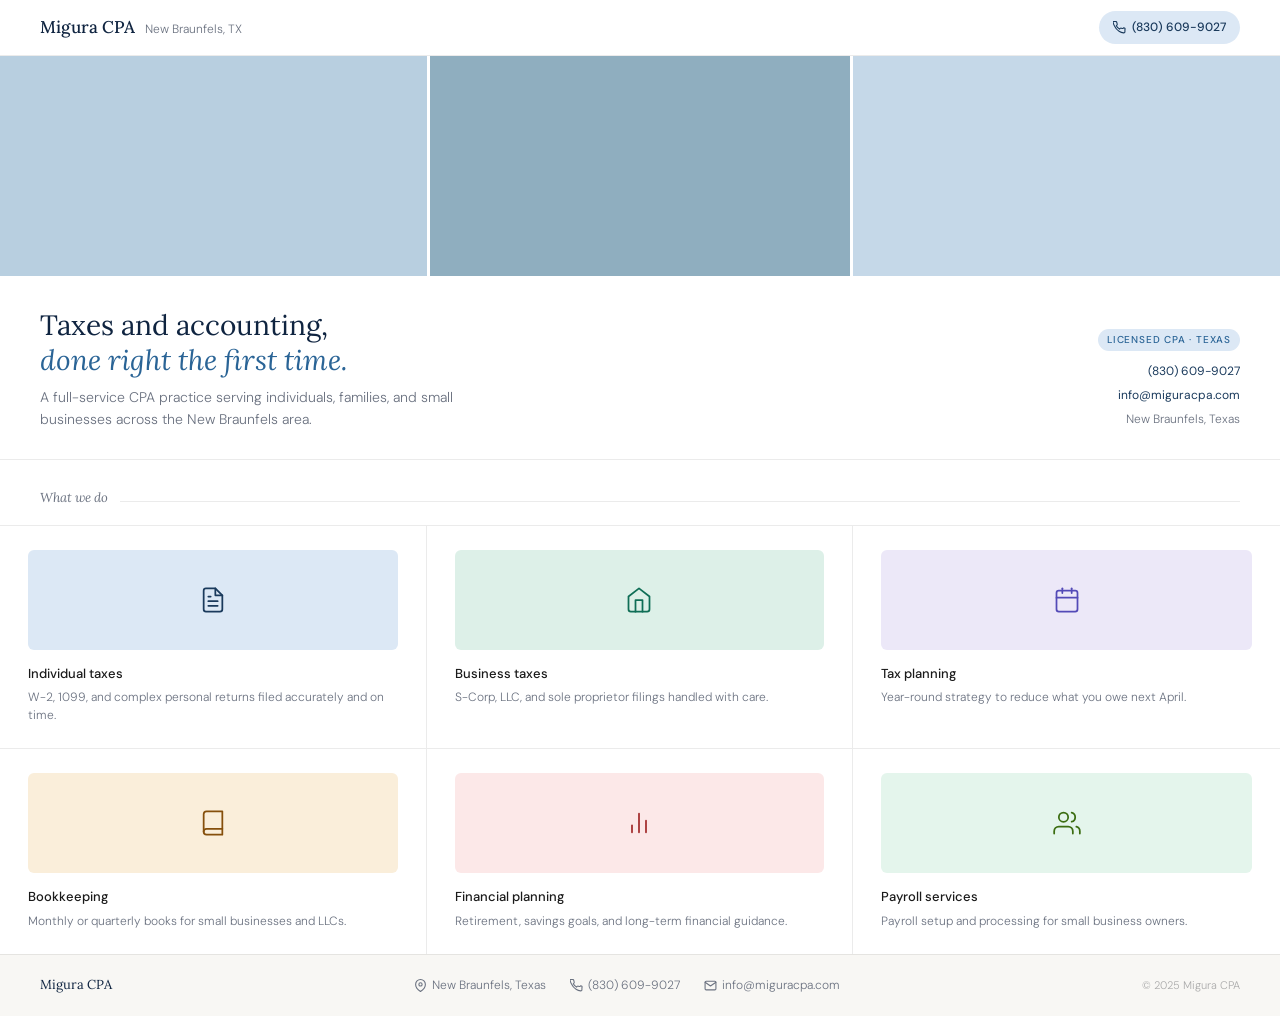
==== index.html @ 84629433 "Initial commit: Migura CPA static site Single-page HTML/CSS site built from the kickoff design. Stic" ====
<!DOCTYPE html>
<html lang="en">
<head>
<meta charset="UTF-8">
<meta name="viewport" content="width=device-width, initial-scale=1.0">
<title>Migura CPA — New Braunfels, TX</title>
<meta name="description" content="Migura CPA — a full-service certified public accounting practice in New Braunfels, Texas. Individual and business taxes, bookkeeping, payroll, and financial planning.">
<link rel="preconnect" href="https://fonts.googleapis.com">
<link rel="preconnect" href="https://fonts.gstatic.com" crossorigin>
<link href="https://fonts.googleapis.com/css2?family=Lora:ital,wght@0,400;0,500;1,400&family=DM+Sans:wght@300;400;500&display=swap" rel="stylesheet">
<link rel="stylesheet" href="css/styles.css">
</head>
<body>

<nav>
  <div class="nav-brand">
    <strong>Migura CPA</strong>
    <span>New Braunfels, TX</span>
  </div>
  <a class="nav-cta" href="tel:8306099027">
    <svg viewBox="0 0 24 24" fill="none" stroke="currentColor" stroke-width="2" stroke-linecap="round" stroke-linejoin="round"><path d="M22 16.92v3a2 2 0 01-2.18 2 19.79 19.79 0 01-8.63-3.07A19.5 19.5 0 013.07 9.8a19.79 19.79 0 01-3.07-8.67A2 2 0 012 .84h3a2 2 0 012 1.72 12.84 12.84 0 00.7 2.81 2 2 0 01-.45 2.11L6.09 8.91a16 16 0 006 6l1.27-1.27a2 2 0 012.11-.45 12.84 12.84 0 002.81.7A2 2 0 0122 15.92z"/></svg>
    (830) 609-9027
  </a>
</nav>

<div class="photo-strip">
  <figure>
    <img
      src="https://images.unsplash.com/photo-1450101499163-c8848c66ca85?w=600&q=80&auto=format&fit=crop"
      alt="Professional reviewing documents"
      onerror="this.style.display='none'; this.parentElement.style.background='#b8cfe0';"
    />
  </figure>
  <figure>
    <img
      src="https://images.unsplash.com/photo-1554224155-6726b3ff858f?w=600&q=80&auto=format&fit=crop"
      alt="Tax and accounting work"
      onerror="this.style.display='none'; this.parentElement.style.background='#8faebf';"
    />
  </figure>
  <figure>
    <img
      src="https://images.unsplash.com/photo-1521791136064-7986c2920216?w=600&q=80&auto=format&fit=crop"
      alt="Business consultation"
      onerror="this.style.display='none'; this.parentElement.style.background='#c5d8e8';"
    />
  </figure>
</div>

<div class="intro">
  <div>
    <h1>Taxes and accounting,<br><em>done right the first time.</em></h1>
    <p class="intro-sub">A full-service CPA practice serving individuals, families, and small businesses across the New Braunfels area.</p>
  </div>
  <div class="intro-contact">
    <span class="cpa-badge">Licensed CPA · Texas</span>
    <p>
      <a href="tel:8306099027">(830) 609-9027</a><br>
      <a href="mailto:info@miguracpa.com">info@miguracpa.com</a><br>
      New Braunfels, Texas
    </p>
  </div>
</div>

<div class="services-header">
  <h2>What we do</h2>
  <hr>
</div>

<div class="services-grid">

  <div class="service-card">
    <img
      class="service-img"
      src="https://images.unsplash.com/photo-1586281380349-632531db7ed4?w=500&q=80&auto=format&fit=crop"
      alt="Individual tax preparation"
      onerror="this.outerHTML='<div class=\'service-img-placeholder\'><svg xmlns=\'http://www.w3.org/2000/svg\' width=\'28\' height=\'28\' viewBox=\'0 0 24 24\' fill=\'none\' stroke=\'currentColor\' stroke-width=\'1.5\' stroke-linecap=\'round\' stroke-linejoin=\'round\'><path d=\'M14 2H6a2 2 0 00-2 2v16a2 2 0 002 2h12a2 2 0 002-2V8z\'/><polyline points=\'14 2 14 8 20 8\'/><line x1=\'16\' y1=\'13\' x2=\'8\' y2=\'13\'/><line x1=\'16\' y1=\'17\' x2=\'8\' y2=\'17\'/><polyline points=\'10 9 9 9 8 9\'/></svg></div>';"
    />
    <p class="service-title">Individual taxes</p>
    <p class="service-sub">W-2, 1099, and complex personal returns filed accurately and on time.</p>
  </div>

  <div class="service-card">
    <img
      class="service-img"
      src="https://images.unsplash.com/photo-1460925895917-afdab827c52f?w=500&q=80&auto=format&fit=crop"
      alt="Business tax filing"
      onerror="this.outerHTML='<div class=\'service-img-placeholder\'><svg xmlns=\'http://www.w3.org/2000/svg\' width=\'28\' height=\'28\' viewBox=\'0 0 24 24\' fill=\'none\' stroke=\'currentColor\' stroke-width=\'1.5\' stroke-linecap=\'round\' stroke-linejoin=\'round\'><path d=\'M3 9l9-7 9 7v11a2 2 0 01-2 2H5a2 2 0 01-2-2z\'/><polyline points=\'9 22 9 12 15 12 15 22\'/></svg></div>';"
    />
    <p class="service-title">Business taxes</p>
    <p class="service-sub">S-Corp, LLC, and sole proprietor filings handled with care.</p>
  </div>

  <div class="service-card">
    <img
      class="service-img"
      src="https://images.unsplash.com/photo-1611974789855-9c2a0a7236a3?w=500&q=80&auto=format&fit=crop"
      alt="Tax planning strategy"
      onerror="this.outerHTML='<div class=\'service-img-placeholder\'><svg xmlns=\'http://www.w3.org/2000/svg\' width=\'28\' height=\'28\' viewBox=\'0 0 24 24\' fill=\'none\' stroke=\'currentColor\' stroke-width=\'1.5\' stroke-linecap=\'round\' stroke-linejoin=\'round\'><rect x=\'3\' y=\'4\' width=\'18\' height=\'18\' rx=\'2\' ry=\'2\'/><line x1=\'16\' y1=\'2\' x2=\'16\' y2=\'6\'/><line x1=\'8\' y1=\'2\' x2=\'8\' y2=\'6\'/><line x1=\'3\' y1=\'10\' x2=\'21\' y2=\'10\'/></svg></div>';"
    />
    <p class="service-title">Tax planning</p>
    <p class="service-sub">Year-round strategy to reduce what you owe next April.</p>
  </div>

  <div class="service-card">
    <img
      class="service-img"
      src="https://images.unsplash.com/photo-1554224154-26032ffc0d07?w=500&q=80&auto=format&fit=crop"
      alt="Bookkeeping services"
      onerror="this.outerHTML='<div class=\'service-img-placeholder\'><svg xmlns=\'http://www.w3.org/2000/svg\' width=\'28\' height=\'28\' viewBox=\'0 0 24 24\' fill=\'none\' stroke=\'currentColor\' stroke-width=\'1.5\' stroke-linecap=\'round\' stroke-linejoin=\'round\'><path d=\'M4 19.5A2.5 2.5 0 016.5 17H20\'/><path d=\'M6.5 2H20v20H6.5A2.5 2.5 0 014 19.5v-15A2.5 2.5 0 016.5 2z\'/></svg></div>';"
    />
    <p class="service-title">Bookkeeping</p>
    <p class="service-sub">Monthly or quarterly books for small businesses and LLCs.</p>
  </div>

  <div class="service-card">
    <img
      class="service-img"
      src="https://images.unsplash.com/photo-1579621970563-ebec7560ff3e?w=500&q=80&auto=format&fit=crop"
      alt="Financial planning"
      onerror="this.outerHTML='<div class=\'service-img-placeholder\'><svg xmlns=\'http://www.w3.org/2000/svg\' width=\'28\' height=\'28\' viewBox=\'0 0 24 24\' fill=\'none\' stroke=\'currentColor\' stroke-width=\'1.5\' stroke-linecap=\'round\' stroke-linejoin=\'round\'><line x1=\'18\' y1=\'20\' x2=\'18\' y2=\'10\'/><line x1=\'12\' y1=\'20\' x2=\'12\' y2=\'4\'/><line x1=\'6\' y1=\'20\' x2=\'6\' y2=\'14\'/></svg></div>';"
    />
    <p class="service-title">Financial planning</p>
    <p class="service-sub">Retirement, savings goals, and long-term financial guidance.</p>
  </div>

  <div class="service-card">
    <img
      class="service-img"
      src="https://images.unsplash.com/photo-1521791136064-7986c2920216?w=500&q=80&auto=format&fit=crop"
      alt="Payroll services"
      onerror="this.outerHTML='<div class=\'service-img-placeholder\'><svg xmlns=\'http://www.w3.org/2000/svg\' width=\'28\' height=\'28\' viewBox=\'0 0 24 24\' fill=\'none\' stroke=\'currentColor\' stroke-width=\'1.5\' stroke-linecap=\'round\' stroke-linejoin=\'round\'><path d=\'M17 21v-2a4 4 0 00-4-4H5a4 4 0 00-4 4v2\'/><circle cx=\'9\' cy=\'7\' r=\'4\'/><path d=\'M23 21v-2a4 4 0 00-3-3.87\'/><path d=\'M16 3.13a4 4 0 010 7.75\'/></svg></div>';"
    />
    <p class="service-title">Payroll services</p>
    <p class="service-sub">Payroll setup and processing for small business owners.</p>
  </div>

</div>

<footer>
  <span class="footer-brand">Migura CPA</span>
  <div class="footer-links">
    <a href="https://maps.google.com/?q=New+Braunfels,+TX" target="_blank" rel="noopener">
      <svg viewBox="0 0 24 24" fill="none" stroke="currentColor" stroke-width="2" stroke-linecap="round" stroke-linejoin="round"><path d="M21 10c0 7-9 13-9 13s-9-6-9-13a9 9 0 0118 0z"/><circle cx="12" cy="10" r="3"/></svg>
      New Braunfels, Texas
    </a>
    <a href="tel:8306099027">
      <svg viewBox="0 0 24 24" fill="none" stroke="currentColor" stroke-width="2" stroke-linecap="round" stroke-linejoin="round"><path d="M22 16.92v3a2 2 0 01-2.18 2 19.79 19.79 0 01-8.63-3.07A19.5 19.5 0 013.07 9.8a19.79 19.79 0 01-3.07-8.67A2 2 0 012 .84h3a2 2 0 012 1.72 12.84 12.84 0 00.7 2.81 2 2 0 01-.45 2.11L6.09 8.91a16 16 0 006 6l1.27-1.27a2 2 0 012.11-.45 12.84 12.84 0 002.81.7A2 2 0 0122 15.92z"/></svg>
      (830) 609-9027
    </a>
    <a href="mailto:info@miguracpa.com">
      <svg viewBox="0 0 24 24" fill="none" stroke="currentColor" stroke-width="2" stroke-linecap="round" stroke-linejoin="round"><path d="M4 4h16c1.1 0 2 .9 2 2v12c0 1.1-.9 2-2 2H4c-1.1 0-2-.9-2-2V6c0-1.1.9-2 2-2z"/><polyline points="22,6 12,13 2,6"/></svg>
      info@miguracpa.com
    </a>
  </div>
  <span class="footer-copy">© 2025 Migura CPA</span>
</footer>

</body>
</html>
---- css/styles.css ----
*, *::before, *::after { box-sizing: border-box; margin: 0; padding: 0; }

:root {
  --navy: #0f2440;
  --navy-mid: #1a3a5c;
  --navy-light: #dce8f5;
  --accent: #2a6496;
  --text: #1a1a1a;
  --text-muted: #6b7280;
  --border: rgba(0,0,0,0.08);
  --bg: #ffffff;
  --bg-soft: #f8f7f4;
  --serif: 'Lora', Georgia, serif;
  --sans: 'DM Sans', system-ui, sans-serif;
}

html { scroll-behavior: smooth; }

body {
  font-family: var(--sans);
  color: var(--text);
  background: var(--bg);
  font-size: 15px;
  line-height: 1.6;
  -webkit-font-smoothing: antialiased;
}

/* ── NAV ── */
nav {
  position: sticky;
  top: 0;
  z-index: 100;
  background: var(--bg);
  border-bottom: 1px solid var(--border);
  display: flex;
  align-items: center;
  justify-content: space-between;
  padding: 0 40px;
  height: 56px;
}

.nav-brand {
  display: flex;
  align-items: baseline;
  gap: 10px;
}

.nav-brand strong {
  font-family: var(--serif);
  font-size: 17px;
  font-weight: 500;
  color: var(--navy);
  letter-spacing: 0.01em;
}

.nav-brand span {
  font-size: 12px;
  color: var(--text-muted);
  font-weight: 300;
}

.nav-cta {
  display: flex;
  align-items: center;
  gap: 6px;
  background: var(--navy-light);
  color: var(--navy-mid);
  font-size: 12px;
  font-weight: 500;
  padding: 7px 14px;
  border-radius: 100px;
  text-decoration: none;
  transition: background 0.15s;
}

.nav-cta:hover { background: #c8ddf0; }

.nav-cta svg { width: 13px; height: 13px; }

/* ── PHOTO STRIP ── */
.photo-strip {
  display: grid;
  grid-template-columns: 1fr 1fr 1fr;
  height: 220px;
  overflow: hidden;
}

.photo-strip figure {
  overflow: hidden;
  position: relative;
}

.photo-strip figure img {
  width: 100%;
  height: 100%;
  object-fit: cover;
  display: block;
  transition: transform 0.6s ease;
}

.photo-strip figure:hover img { transform: scale(1.04); }

.photo-strip figure:nth-child(2) {
  border-left: 3px solid #fff;
  border-right: 3px solid #fff;
}

/* ── INTRO ── */
.intro {
  display: grid;
  grid-template-columns: 1fr auto;
  align-items: end;
  gap: 32px;
  padding: 32px 40px 28px;
  border-bottom: 1px solid var(--border);
}

.intro h1 {
  font-family: var(--serif);
  font-size: 28px;
  font-weight: 400;
  line-height: 1.25;
  color: var(--navy);
  margin-bottom: 8px;
}

.intro h1 em {
  font-style: italic;
  color: var(--accent);
}

.intro-sub {
  font-size: 14px;
  color: var(--text-muted);
  font-weight: 300;
  max-width: 440px;
  line-height: 1.6;
}

.intro-contact {
  text-align: right;
  flex-shrink: 0;
}

.intro-contact .cpa-badge {
  display: inline-block;
  font-size: 10px;
  font-weight: 500;
  letter-spacing: 0.08em;
  text-transform: uppercase;
  color: var(--accent);
  background: var(--navy-light);
  padding: 3px 9px;
  border-radius: 100px;
  margin-bottom: 8px;
}

.intro-contact p {
  font-size: 12px;
  color: var(--text-muted);
  line-height: 2;
  font-weight: 300;
}

.intro-contact a {
  color: var(--navy-mid);
  text-decoration: none;
  font-weight: 400;
}

.intro-contact a:hover { text-decoration: underline; }

/* ── SERVICES ── */
.services-header {
  padding: 28px 40px 0;
  display: flex;
  align-items: baseline;
  gap: 12px;
}

.services-header h2 {
  font-family: var(--serif);
  font-size: 13px;
  font-weight: 400;
  color: var(--text-muted);
  font-style: italic;
}

.services-header hr {
  flex: 1;
  border: none;
  border-top: 1px solid var(--border);
  margin-bottom: 2px;
}

.services-grid {
  display: grid;
  grid-template-columns: repeat(3, 1fr);
  border-top: 1px solid var(--border);
  margin-top: 16px;
}

.service-card {
  padding: 24px 28px;
  border-right: 1px solid var(--border);
  border-bottom: 1px solid var(--border);
  transition: background 0.15s;
}

.service-card:hover { background: var(--bg-soft); }

.service-card:nth-child(3n) { border-right: none; }
.service-card:nth-child(4),
.service-card:nth-child(5),
.service-card:nth-child(6) { border-bottom: none; }

.service-img {
  width: 100%;
  height: 100px;
  object-fit: cover;
  border-radius: 6px;
  display: block;
  margin-bottom: 14px;
  background: var(--bg-soft);
}

.service-img-placeholder {
  width: 100%;
  height: 100px;
  border-radius: 6px;
  margin-bottom: 14px;
  display: flex;
  align-items: center;
  justify-content: center;
  font-size: 28px;
}

.service-card:nth-child(1) .service-img-placeholder { background: #dce8f5; color: #1a3a5c; }
.service-card:nth-child(2) .service-img-placeholder { background: #ddf0e8; color: #0f6e56; }
.service-card:nth-child(3) .service-img-placeholder { background: #ece8f8; color: #534AB7; }
.service-card:nth-child(4) .service-img-placeholder { background: #faeeda; color: #854F0B; }
.service-card:nth-child(5) .service-img-placeholder { background: #fce8e8; color: #A32D2D; }
.service-card:nth-child(6) .service-img-placeholder { background: #e4f5ec; color: #3B6D11; }

.service-title {
  font-size: 13px;
  font-weight: 500;
  color: var(--text);
  margin-bottom: 4px;
}

.service-sub {
  font-size: 12px;
  color: var(--text-muted);
  font-weight: 300;
  line-height: 1.5;
}

/* ── FOOTER ── */
footer {
  background: var(--bg-soft);
  border-top: 1px solid var(--border);
  padding: 20px 40px;
  display: flex;
  align-items: center;
  justify-content: space-between;
  flex-wrap: wrap;
  gap: 12px;
}

.footer-brand {
  font-family: var(--serif);
  font-size: 13px;
  color: var(--navy);
  font-weight: 400;
}

.footer-links {
  display: flex;
  gap: 24px;
  flex-wrap: wrap;
}

.footer-links a {
  font-size: 12px;
  color: var(--text-muted);
  text-decoration: none;
  display: flex;
  align-items: center;
  gap: 5px;
  font-weight: 300;
  transition: color 0.15s;
}

.footer-links a:hover { color: var(--navy-mid); }

.footer-links svg { width: 13px; height: 13px; flex-shrink: 0; }

.footer-copy {
  font-size: 11px;
  color: #aaa;
  font-weight: 300;
}

/* ── RESPONSIVE ── */
@media (max-width: 640px) {
  nav { padding: 0 20px; }
  .photo-strip { height: 160px; }
  .intro {
    grid-template-columns: 1fr;
    padding: 24px 20px 24px;
    align-items: start;
  }
  .intro h1 { font-size: 24px; }
  .intro-contact { text-align: left; }
  .services-header { padding: 24px 20px 0; }
  .services-grid { grid-template-columns: 1fr; }
  .service-card {
    border-right: none;
    border-bottom: 1px solid var(--border);
  }
  .service-card:nth-child(6) { border-bottom: none; }
  footer { padding: 20px 20px; }
}

/* ── ANIMATIONS ── */
@keyframes fadeUp {
  from { opacity: 0; transform: translateY(16px); }
  to   { opacity: 1; transform: translateY(0); }
}

nav { animation: fadeUp 0.4s ease both; }
.photo-strip { animation: fadeUp 0.5s 0.1s ease both; }
.intro { animation: fadeUp 0.5s 0.2s ease both; }
.services-header { animation: fadeUp 0.5s 0.3s ease both; }
.services-grid { animation: fadeUp 0.5s 0.35s ease both; }
footer { animation: fadeUp 0.5s 0.4s ease both; }
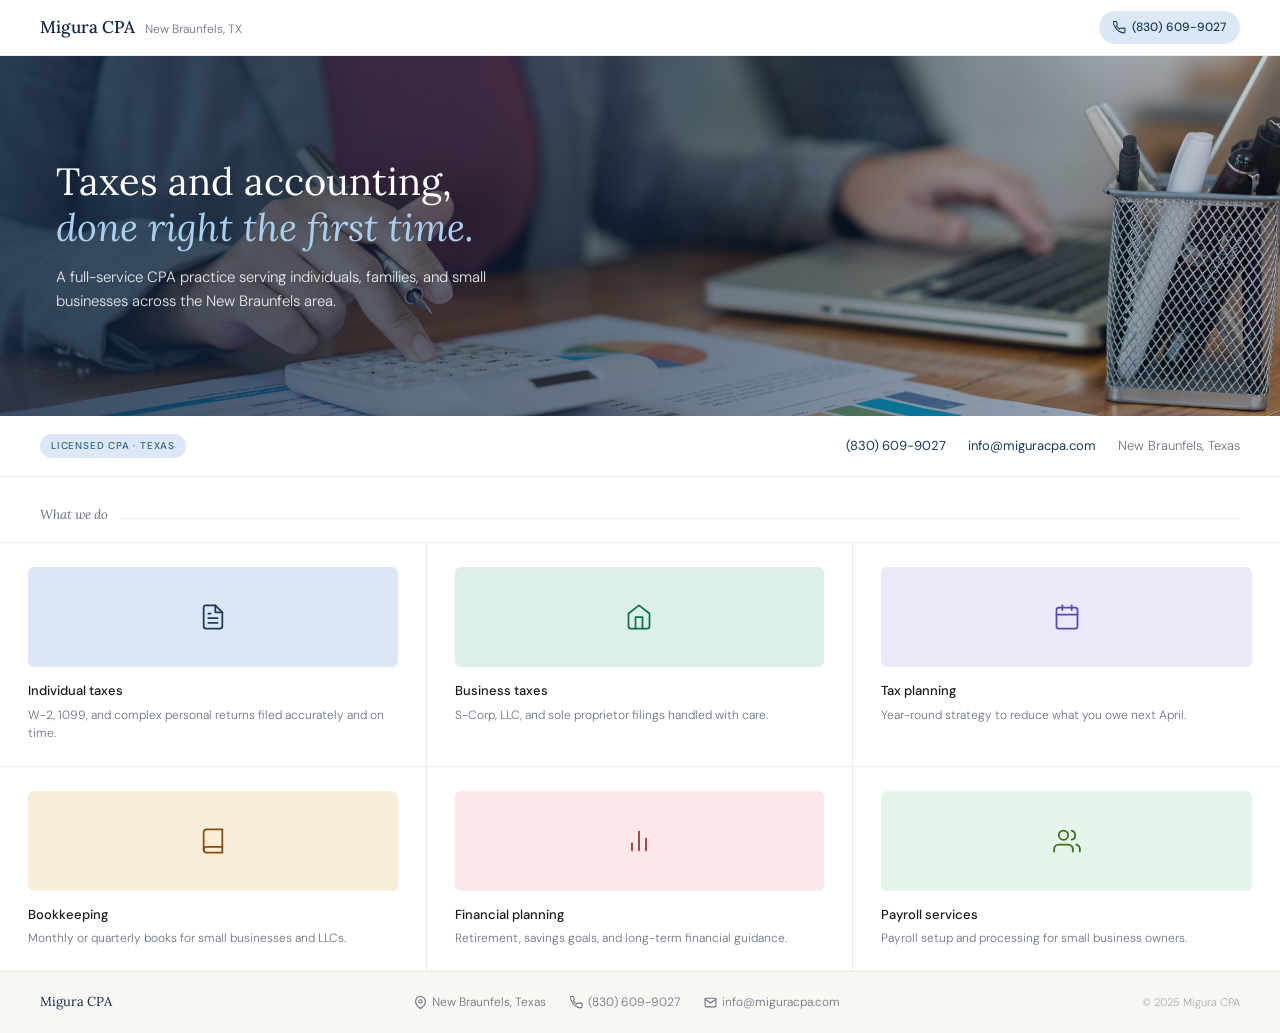
==== commit 7e5958a3: "Replace photo strip with full-width hero + overlaid tagline - New hero band uses local images/hero.j" ====
--- a/index.html
+++ b/index.html
@@ -23,42 +23,22 @@
   </a>
 </nav>
 
-<div class="photo-strip">
-  <figure>
-    <img
-      src="https://images.unsplash.com/photo-1450101499163-c8848c66ca85?w=600&q=80&auto=format&fit=crop"
-      alt="Professional reviewing documents"
-      onerror="this.style.display='none'; this.parentElement.style.background='#b8cfe0';"
-    />
-  </figure>
-  <figure>
-    <img
-      src="https://images.unsplash.com/photo-1554224155-6726b3ff858f?w=600&q=80&auto=format&fit=crop"
-      alt="Tax and accounting work"
-      onerror="this.style.display='none'; this.parentElement.style.background='#8faebf';"
-    />
-  </figure>
-  <figure>
-    <img
-      src="https://images.unsplash.com/photo-1521791136064-7986c2920216?w=600&q=80&auto=format&fit=crop"
-      alt="Business consultation"
-      onerror="this.style.display='none'; this.parentElement.style.background='#c5d8e8';"
-    />
-  </figure>
+<div class="hero">
+  <img class="hero-img" src="images/hero.jpg" alt="Professional working with financial charts and a calculator">
+  <div class="hero-overlay">
+    <div class="hero-text">
+      <h1>Taxes and accounting,<br><em>done right the first time.</em></h1>
+      <p class="hero-sub">A full-service CPA practice serving individuals, families, and small businesses across the New Braunfels area.</p>
+    </div>
+  </div>
 </div>
 
-<div class="intro">
-  <div>
-    <h1>Taxes and accounting,<br><em>done right the first time.</em></h1>
-    <p class="intro-sub">A full-service CPA practice serving individuals, families, and small businesses across the New Braunfels area.</p>
-  </div>
-  <div class="intro-contact">
-    <span class="cpa-badge">Licensed CPA · Texas</span>
-    <p>
-      <a href="tel:8306099027">(830) 609-9027</a><br>
-      <a href="mailto:info@miguracpa.com">info@miguracpa.com</a><br>
-      New Braunfels, Texas
-    </p>
+<div class="contact-band">
+  <span class="cpa-badge">Licensed CPA · Texas</span>
+  <div class="contact-links">
+    <a href="tel:8306099027">(830) 609-9027</a>
+    <a href="mailto:info@miguracpa.com">info@miguracpa.com</a>
+    <span class="contact-location">New Braunfels, Texas</span>
   </div>
 </div>
 
--- a/css/styles.css
+++ b/css/styles.css
@@ -77,72 +77,73 @@
 
 .nav-cta svg { width: 13px; height: 13px; }
 
-/* ── PHOTO STRIP ── */
-.photo-strip {
-  display: grid;
-  grid-template-columns: 1fr 1fr 1fr;
-  height: 220px;
+/* ── HERO ── */
+.hero {
+  position: relative;
+  height: 360px;
   overflow: hidden;
 }
 
-.photo-strip figure {
-  overflow: hidden;
-  position: relative;
-}
-
-.photo-strip figure img {
+.hero-img {
   width: 100%;
   height: 100%;
   object-fit: cover;
   display: block;
-  transition: transform 0.6s ease;
-}
-
-.photo-strip figure:hover img { transform: scale(1.04); }
-
-.photo-strip figure:nth-child(2) {
-  border-left: 3px solid #fff;
-  border-right: 3px solid #fff;
-}
-
-/* ── INTRO ── */
-.intro {
-  display: grid;
-  grid-template-columns: 1fr auto;
-  align-items: end;
-  gap: 32px;
-  padding: 32px 40px 28px;
+}
+
+.hero-overlay {
+  position: absolute;
+  inset: 0;
+  background: linear-gradient(
+    to right,
+    rgba(15, 36, 64, 0.78) 0%,
+    rgba(15, 36, 64, 0.50) 55%,
+    rgba(15, 36, 64, 0.20) 100%
+  );
+  display: flex;
+  align-items: center;
+  padding: 0 56px;
+}
+
+.hero-text {
+  max-width: 560px;
+  color: #fff;
+}
+
+.hero-text h1 {
+  font-family: var(--serif);
+  font-size: 38px;
+  font-weight: 400;
+  line-height: 1.2;
+  color: #fff;
+  margin-bottom: 14px;
+}
+
+.hero-text h1 em {
+  font-style: italic;
+  color: #a8cfee;
+}
+
+.hero-sub {
+  font-size: 15px;
+  color: rgba(255, 255, 255, 0.88);
+  font-weight: 300;
+  max-width: 460px;
+  line-height: 1.6;
+}
+
+/* ── CONTACT BAND ── */
+.contact-band {
+  display: flex;
+  align-items: center;
+  justify-content: space-between;
+  flex-wrap: wrap;
+  gap: 14px;
+  padding: 18px 40px;
   border-bottom: 1px solid var(--border);
 }
 
-.intro h1 {
-  font-family: var(--serif);
-  font-size: 28px;
-  font-weight: 400;
-  line-height: 1.25;
-  color: var(--navy);
-  margin-bottom: 8px;
-}
-
-.intro h1 em {
-  font-style: italic;
-  color: var(--accent);
-}
-
-.intro-sub {
-  font-size: 14px;
-  color: var(--text-muted);
-  font-weight: 300;
-  max-width: 440px;
-  line-height: 1.6;
-}
-
-.intro-contact {
-  text-align: right;
-  flex-shrink: 0;
-}
-
-.intro-contact .cpa-badge {
+.cpa-badge {
   display: inline-block;
   font-size: 10px;
   font-weight: 500;
@@ -150,25 +151,27 @@
   text-transform: uppercase;
   color: var(--accent);
   background: var(--navy-light);
-  padding: 3px 9px;
+  padding: 4px 11px;
   border-radius: 100px;
-  margin-bottom: 8px;
-}
-
-.intro-contact p {
-  font-size: 12px;
-  color: var(--text-muted);
-  line-height: 2;
-  font-weight: 300;
-}
-
-.intro-contact a {
+}
+
+.contact-links {
+  display: flex;
+  align-items: center;
+  gap: 22px;
+  flex-wrap: wrap;
+  font-size: 13px;
+  font-weight: 300;
+  color: var(--text-muted);
+}
+
+.contact-links a {
   color: var(--navy-mid);
   text-decoration: none;
   font-weight: 400;
 }
 
-.intro-contact a:hover { text-decoration: underline; }
+.contact-links a:hover { text-decoration: underline; }
 
 /* ── SERVICES ── */
 .services-header {
@@ -305,14 +308,23 @@
 /* ── RESPONSIVE ── */
 @media (max-width: 640px) {
   nav { padding: 0 20px; }
-  .photo-strip { height: 160px; }
-  .intro {
-    grid-template-columns: 1fr;
-    padding: 24px 20px 24px;
-    align-items: start;
+  .hero { height: 280px; }
+  .hero-overlay {
+    padding: 0 24px;
+    background: linear-gradient(
+      to bottom,
+      rgba(15, 36, 64, 0.55) 0%,
+      rgba(15, 36, 64, 0.72) 100%
+    );
   }
-  .intro h1 { font-size: 24px; }
-  .intro-contact { text-align: left; }
+  .hero-text h1 { font-size: 26px; }
+  .hero-sub { font-size: 13px; }
+  .contact-band {
+    flex-direction: column;
+    align-items: flex-start;
+    padding: 16px 20px;
+  }
+  .contact-links { gap: 14px; }
   .services-header { padding: 24px 20px 0; }
   .services-grid { grid-template-columns: 1fr; }
   .service-card {
@@ -330,8 +342,8 @@
 }
 
 nav { animation: fadeUp 0.4s ease both; }
-.photo-strip { animation: fadeUp 0.5s 0.1s ease both; }
-.intro { animation: fadeUp 0.5s 0.2s ease both; }
+.hero { animation: fadeUp 0.5s 0.1s ease both; }
+.contact-band { animation: fadeUp 0.5s 0.2s ease both; }
 .services-header { animation: fadeUp 0.5s 0.3s ease both; }
 .services-grid { animation: fadeUp 0.5s 0.35s ease both; }
 footer { animation: fadeUp 0.5s 0.4s ease both; }
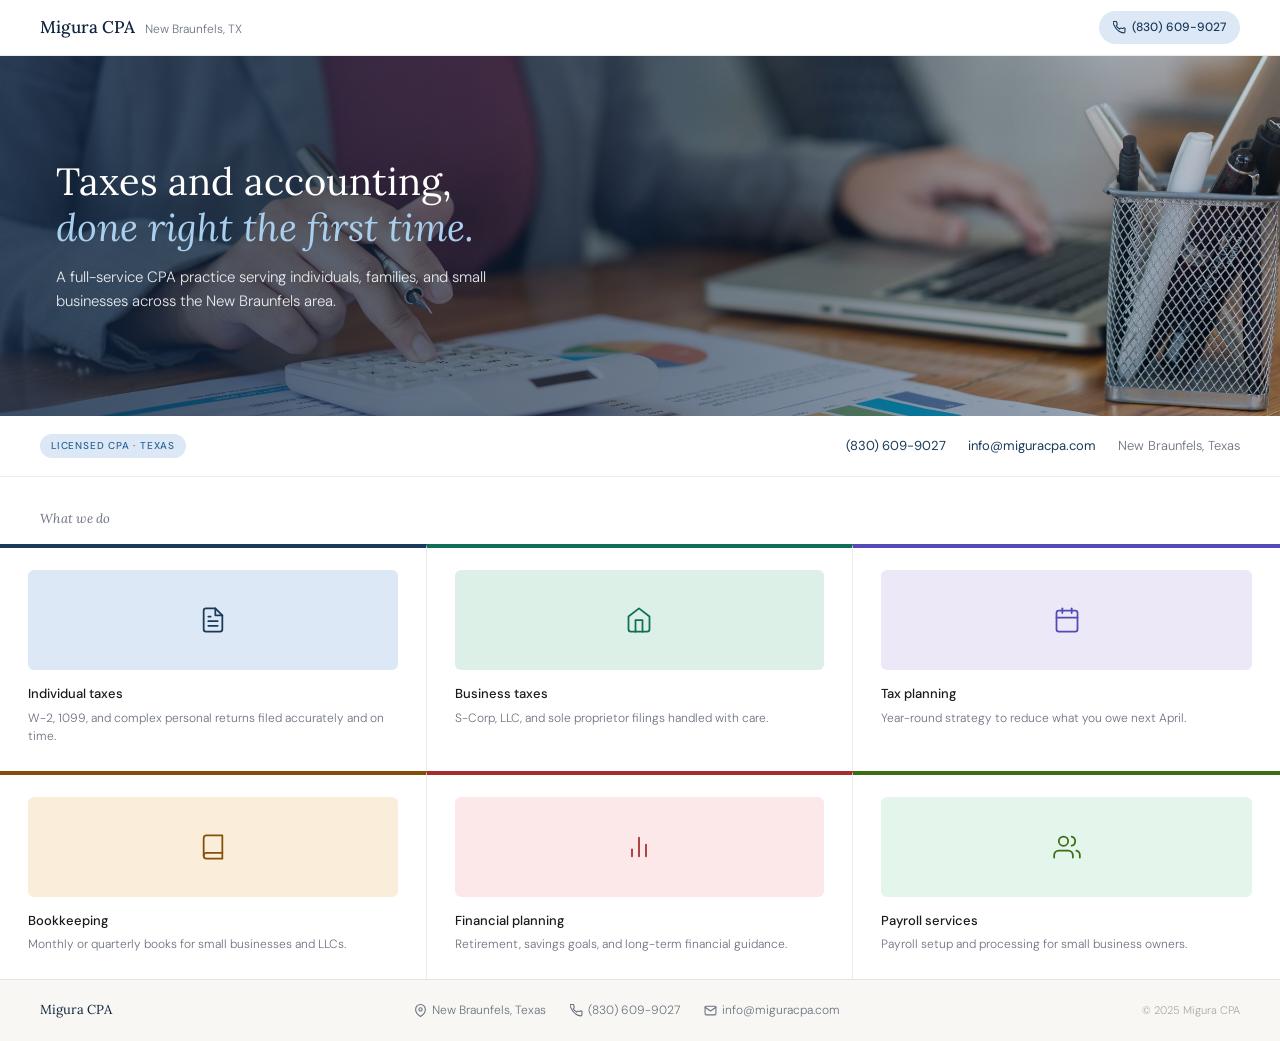
==== commit fd595f39: "Fix services header lines, add colored top stripes to service cards - Drop the <hr> inside .services" ====
--- a/index.html
+++ b/index.html
@@ -8,7 +8,7 @@
 <link rel="preconnect" href="https://fonts.googleapis.com">
 <link rel="preconnect" href="https://fonts.gstatic.com" crossorigin>
 <link href="https://fonts.googleapis.com/css2?family=Lora:ital,wght@0,400;0,500;1,400&family=DM+Sans:wght@300;400;500&display=swap" rel="stylesheet">
-<link rel="stylesheet" href="css/styles.css">
+<link rel="stylesheet" href="css/styles.css?v=2">
 </head>
 <body>
 
@@ -44,7 +44,6 @@
 
 <div class="services-header">
   <h2>What we do</h2>
-  <hr>
 </div>
 
 <div class="services-grid">
--- a/css/styles.css
+++ b/css/styles.css
@@ -175,10 +175,7 @@
 
 /* ── SERVICES ── */
 .services-header {
-  padding: 28px 40px 0;
-  display: flex;
-  align-items: baseline;
-  gap: 12px;
+  padding: 32px 40px 14px;
 }
 
 .services-header h2 {
@@ -187,35 +184,34 @@
   font-weight: 400;
   color: var(--text-muted);
   font-style: italic;
-}
-
-.services-header hr {
-  flex: 1;
-  border: none;
-  border-top: 1px solid var(--border);
-  margin-bottom: 2px;
+  letter-spacing: 0.02em;
 }
 
 .services-grid {
   display: grid;
   grid-template-columns: repeat(3, 1fr);
-  border-top: 1px solid var(--border);
-  margin-top: 16px;
 }
 
 .service-card {
-  padding: 24px 28px;
+  padding: 22px 28px 26px;
+  border-top: 4px solid;
   border-right: 1px solid var(--border);
-  border-bottom: 1px solid var(--border);
-  transition: background 0.15s;
-}
-
-.service-card:hover { background: var(--bg-soft); }
+  background: var(--bg);
+  transition: background 0.15s, transform 0.15s;
+}
+
+.service-card:hover {
+  background: var(--bg-soft);
+}
 
 .service-card:nth-child(3n) { border-right: none; }
-.service-card:nth-child(4),
-.service-card:nth-child(5),
-.service-card:nth-child(6) { border-bottom: none; }
+
+.service-card:nth-child(1) { border-top-color: #1a3a5c; }
+.service-card:nth-child(2) { border-top-color: #0f6e56; }
+.service-card:nth-child(3) { border-top-color: #534AB7; }
+.service-card:nth-child(4) { border-top-color: #854F0B; }
+.service-card:nth-child(5) { border-top-color: #A32D2D; }
+.service-card:nth-child(6) { border-top-color: #3B6D11; }
 
 .service-img {
   width: 100%;
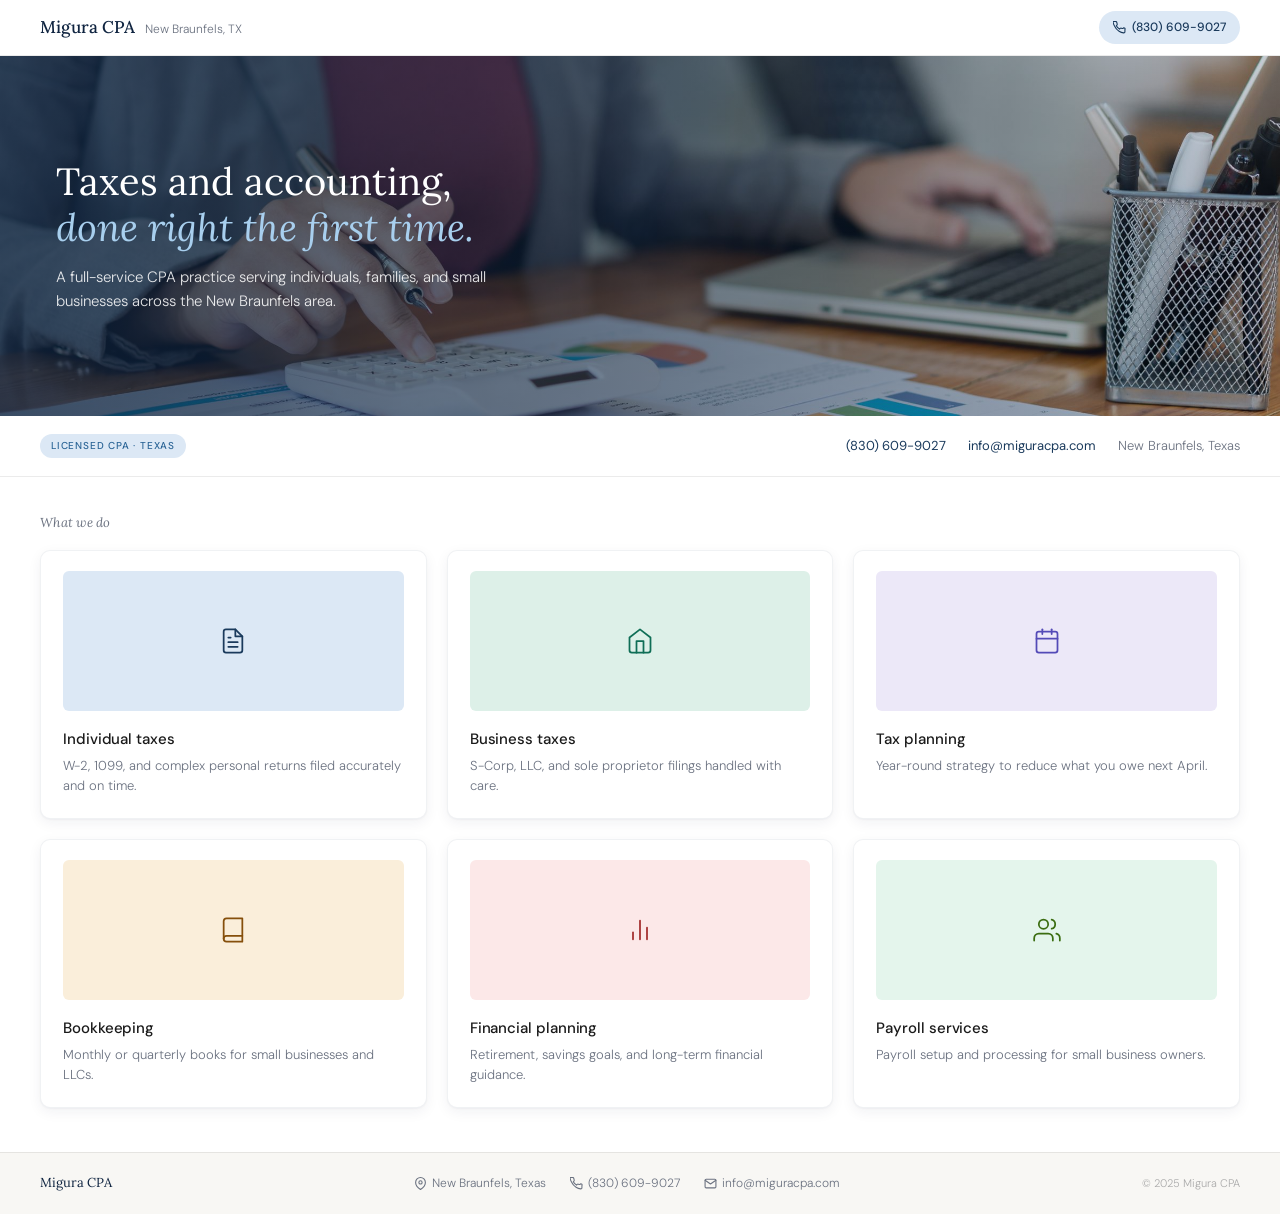
==== commit 717e8075: "Style service cards as real cards with shadow + hover lift - Drop the colored top stripes and the ri" ====
--- a/index.html
+++ b/index.html
@@ -8,7 +8,7 @@
 <link rel="preconnect" href="https://fonts.googleapis.com">
 <link rel="preconnect" href="https://fonts.gstatic.com" crossorigin>
 <link href="https://fonts.googleapis.com/css2?family=Lora:ital,wght@0,400;0,500;1,400&family=DM+Sans:wght@300;400;500&display=swap" rel="stylesheet">
-<link rel="stylesheet" href="css/styles.css?v=2">
+<link rel="stylesheet" href="css/styles.css?v=3">
 </head>
 <body>
 
--- a/css/styles.css
+++ b/css/styles.css
@@ -175,7 +175,7 @@
 
 /* ── SERVICES ── */
 .services-header {
-  padding: 32px 40px 14px;
+  padding: 36px 40px 16px;
 }
 
 .services-header h2 {
@@ -190,44 +190,43 @@
 .services-grid {
   display: grid;
   grid-template-columns: repeat(3, 1fr);
+  gap: 20px;
+  padding: 0 40px 44px;
 }
 
 .service-card {
-  padding: 22px 28px 26px;
-  border-top: 4px solid;
-  border-right: 1px solid var(--border);
   background: var(--bg);
-  transition: background 0.15s, transform 0.15s;
+  border: 1px solid rgba(15, 36, 64, 0.06);
+  border-radius: 10px;
+  padding: 20px 22px 22px;
+  box-shadow:
+    0 1px 2px rgba(15, 36, 64, 0.04),
+    0 4px 14px rgba(15, 36, 64, 0.06);
+  transition: transform 0.2s ease, box-shadow 0.2s ease;
 }
 
 .service-card:hover {
-  background: var(--bg-soft);
-}
-
-.service-card:nth-child(3n) { border-right: none; }
-
-.service-card:nth-child(1) { border-top-color: #1a3a5c; }
-.service-card:nth-child(2) { border-top-color: #0f6e56; }
-.service-card:nth-child(3) { border-top-color: #534AB7; }
-.service-card:nth-child(4) { border-top-color: #854F0B; }
-.service-card:nth-child(5) { border-top-color: #A32D2D; }
-.service-card:nth-child(6) { border-top-color: #3B6D11; }
+  transform: translateY(-3px);
+  box-shadow:
+    0 4px 8px rgba(15, 36, 64, 0.06),
+    0 14px 28px rgba(15, 36, 64, 0.12);
+}
 
 .service-img {
   width: 100%;
-  height: 100px;
+  height: 140px;
   object-fit: cover;
   border-radius: 6px;
   display: block;
-  margin-bottom: 14px;
+  margin-bottom: 16px;
   background: var(--bg-soft);
 }
 
 .service-img-placeholder {
   width: 100%;
-  height: 100px;
+  height: 140px;
   border-radius: 6px;
-  margin-bottom: 14px;
+  margin-bottom: 16px;
   display: flex;
   align-items: center;
   justify-content: center;
@@ -242,17 +241,18 @@
 .service-card:nth-child(6) .service-img-placeholder { background: #e4f5ec; color: #3B6D11; }
 
 .service-title {
-  font-size: 13px;
+  font-size: 15px;
   font-weight: 500;
   color: var(--text);
-  margin-bottom: 4px;
+  margin-bottom: 5px;
+  letter-spacing: -0.005em;
 }
 
 .service-sub {
-  font-size: 12px;
-  color: var(--text-muted);
-  font-weight: 300;
-  line-height: 1.5;
+  font-size: 13px;
+  color: var(--text-muted);
+  font-weight: 300;
+  line-height: 1.55;
 }
 
 /* ── FOOTER ── */
@@ -321,13 +321,12 @@
     padding: 16px 20px;
   }
   .contact-links { gap: 14px; }
-  .services-header { padding: 24px 20px 0; }
-  .services-grid { grid-template-columns: 1fr; }
-  .service-card {
-    border-right: none;
-    border-bottom: 1px solid var(--border);
+  .services-header { padding: 28px 20px 12px; }
+  .services-grid {
+    grid-template-columns: 1fr;
+    padding: 0 20px 32px;
+    gap: 14px;
   }
-  .service-card:nth-child(6) { border-bottom: none; }
   footer { padding: 20px 20px; }
 }
 
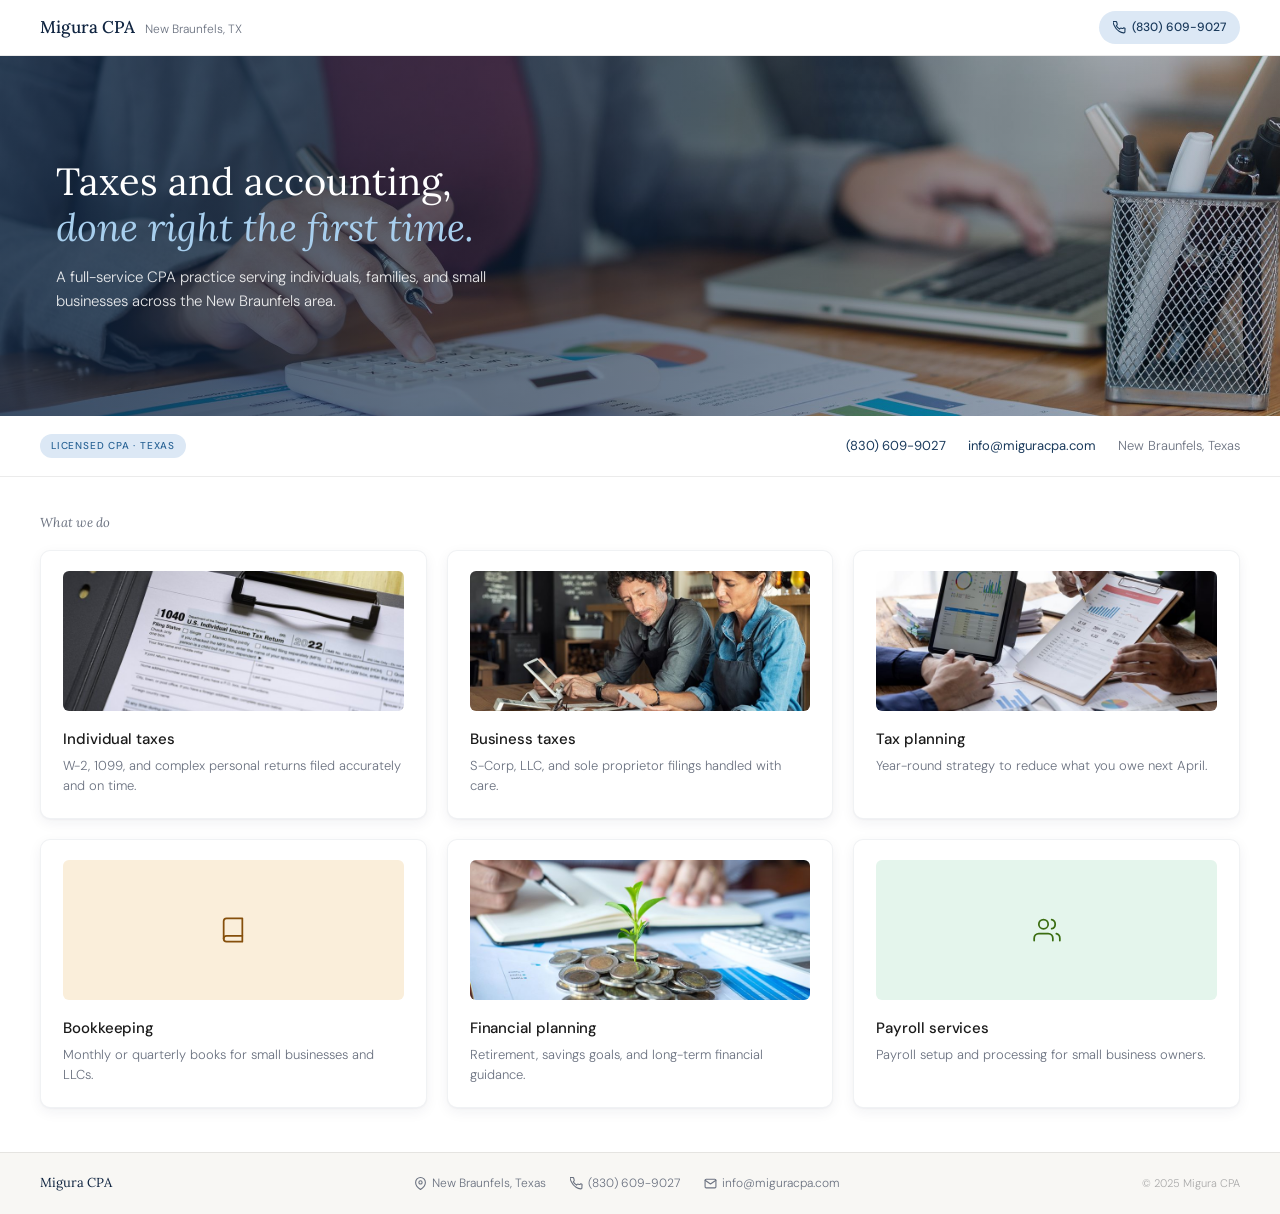
==== commit d012458d: "Swap stock Unsplash photos for client-provided imagery on 4 service cards - Individual taxes: 1040 f" ====
--- a/index.html
+++ b/index.html
@@ -51,8 +51,8 @@
   <div class="service-card">
     <img
       class="service-img"
-      src="https://images.unsplash.com/photo-1586281380349-632531db7ed4?w=500&q=80&auto=format&fit=crop"
-      alt="Individual tax preparation"
+      src="images/services/individual-taxes.jpg"
+      alt="IRS Form 1040 — U.S. Individual Income Tax Return"
       onerror="this.outerHTML='<div class=\'service-img-placeholder\'><svg xmlns=\'http://www.w3.org/2000/svg\' width=\'28\' height=\'28\' viewBox=\'0 0 24 24\' fill=\'none\' stroke=\'currentColor\' stroke-width=\'1.5\' stroke-linecap=\'round\' stroke-linejoin=\'round\'><path d=\'M14 2H6a2 2 0 00-2 2v16a2 2 0 002 2h12a2 2 0 002-2V8z\'/><polyline points=\'14 2 14 8 20 8\'/><line x1=\'16\' y1=\'13\' x2=\'8\' y2=\'13\'/><line x1=\'16\' y1=\'17\' x2=\'8\' y2=\'17\'/><polyline points=\'10 9 9 9 8 9\'/></svg></div>';"
     />
     <p class="service-title">Individual taxes</p>
@@ -62,8 +62,8 @@
   <div class="service-card">
     <img
       class="service-img"
-      src="https://images.unsplash.com/photo-1460925895917-afdab827c52f?w=500&q=80&auto=format&fit=crop"
-      alt="Business tax filing"
+      src="images/services/biz-taxes.jpg"
+      alt="Two small business owners reviewing receipts at their shop counter"
       onerror="this.outerHTML='<div class=\'service-img-placeholder\'><svg xmlns=\'http://www.w3.org/2000/svg\' width=\'28\' height=\'28\' viewBox=\'0 0 24 24\' fill=\'none\' stroke=\'currentColor\' stroke-width=\'1.5\' stroke-linecap=\'round\' stroke-linejoin=\'round\'><path d=\'M3 9l9-7 9 7v11a2 2 0 01-2 2H5a2 2 0 01-2-2z\'/><polyline points=\'9 22 9 12 15 12 15 22\'/></svg></div>';"
     />
     <p class="service-title">Business taxes</p>
@@ -73,8 +73,8 @@
   <div class="service-card">
     <img
       class="service-img"
-      src="https://images.unsplash.com/photo-1611974789855-9c2a0a7236a3?w=500&q=80&auto=format&fit=crop"
-      alt="Tax planning strategy"
+      src="images/services/tax-planning.jpg"
+      alt="Tablet, clipboard, and calculator showing financial charts during a planning session"
       onerror="this.outerHTML='<div class=\'service-img-placeholder\'><svg xmlns=\'http://www.w3.org/2000/svg\' width=\'28\' height=\'28\' viewBox=\'0 0 24 24\' fill=\'none\' stroke=\'currentColor\' stroke-width=\'1.5\' stroke-linecap=\'round\' stroke-linejoin=\'round\'><rect x=\'3\' y=\'4\' width=\'18\' height=\'18\' rx=\'2\' ry=\'2\'/><line x1=\'16\' y1=\'2\' x2=\'16\' y2=\'6\'/><line x1=\'8\' y1=\'2\' x2=\'8\' y2=\'6\'/><line x1=\'3\' y1=\'10\' x2=\'21\' y2=\'10\'/></svg></div>';"
     />
     <p class="service-title">Tax planning</p>
@@ -95,8 +95,8 @@
   <div class="service-card">
     <img
       class="service-img"
-      src="https://images.unsplash.com/photo-1579621970563-ebec7560ff3e?w=500&q=80&auto=format&fit=crop"
-      alt="Financial planning"
+      src="images/services/financial-planning.jpg"
+      alt="A small plant growing from a stack of coins on top of financial reports"
       onerror="this.outerHTML='<div class=\'service-img-placeholder\'><svg xmlns=\'http://www.w3.org/2000/svg\' width=\'28\' height=\'28\' viewBox=\'0 0 24 24\' fill=\'none\' stroke=\'currentColor\' stroke-width=\'1.5\' stroke-linecap=\'round\' stroke-linejoin=\'round\'><line x1=\'18\' y1=\'20\' x2=\'18\' y2=\'10\'/><line x1=\'12\' y1=\'20\' x2=\'12\' y2=\'4\'/><line x1=\'6\' y1=\'20\' x2=\'6\' y2=\'14\'/></svg></div>';"
     />
     <p class="service-title">Financial planning</p>
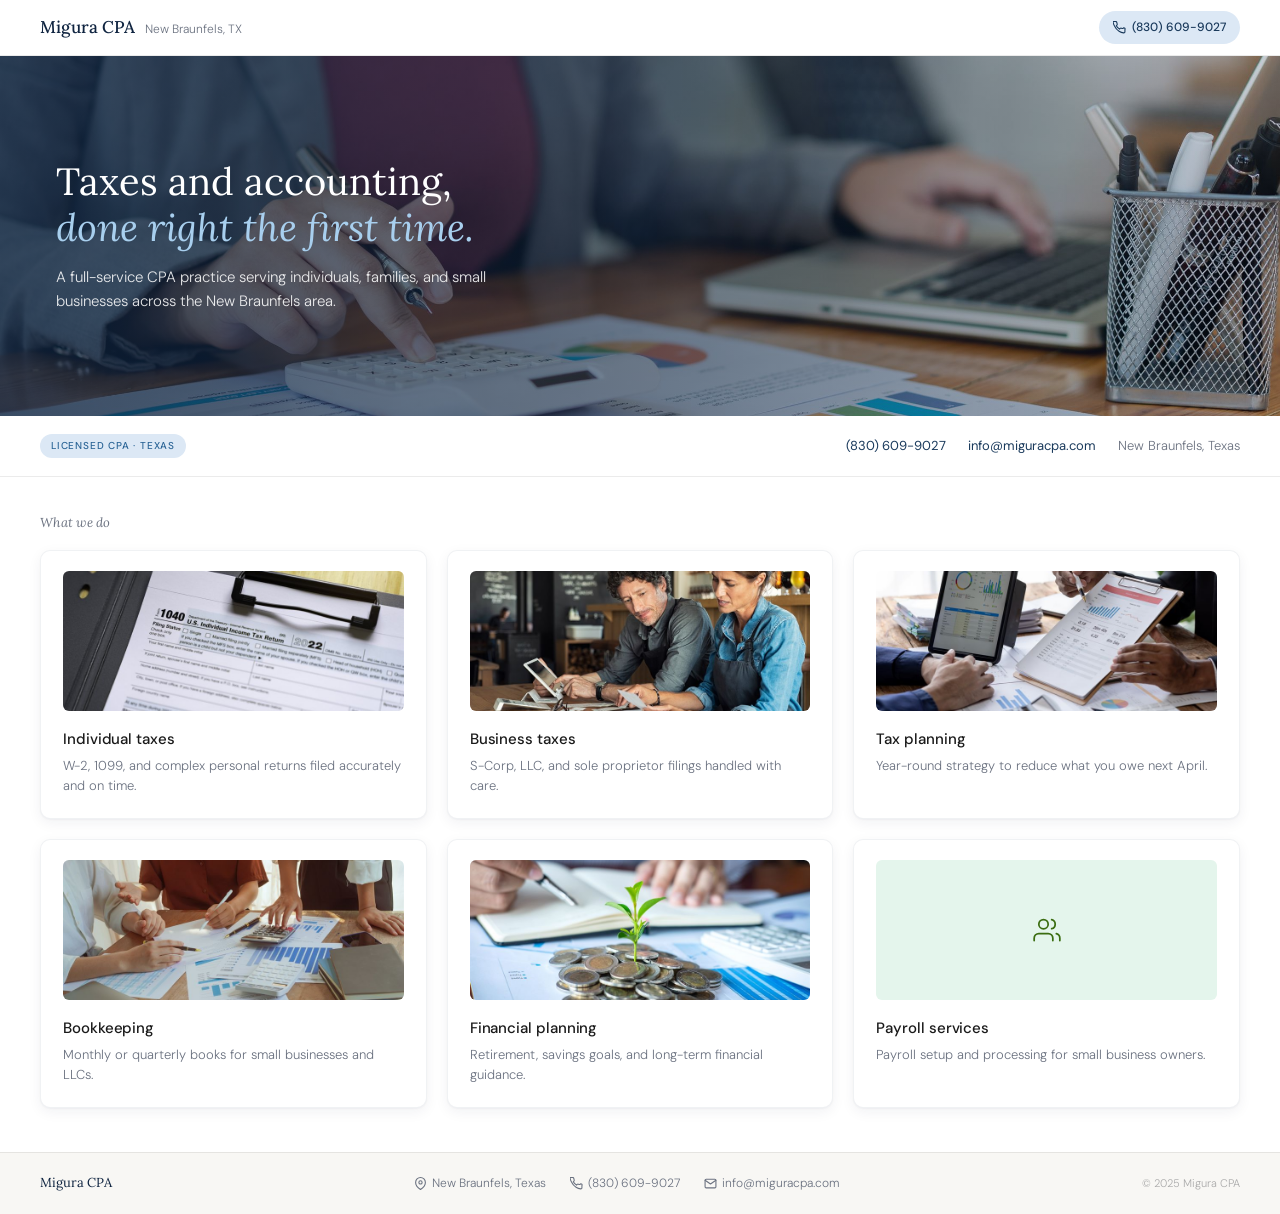
==== commit 6aec52b5: "Use group/collaboration photo for the Bookkeeping card Replaces the stock laptop-on-desk Unsplash sh" ====
--- a/index.html
+++ b/index.html
@@ -84,8 +84,8 @@
   <div class="service-card">
     <img
       class="service-img"
-      src="https://images.unsplash.com/photo-1554224154-26032ffc0d07?w=500&q=80&auto=format&fit=crop"
-      alt="Bookkeeping services"
+      src="images/services/bookkeeping.jpg"
+      alt="Three colleagues reviewing financial papers and charts around a desk"
       onerror="this.outerHTML='<div class=\'service-img-placeholder\'><svg xmlns=\'http://www.w3.org/2000/svg\' width=\'28\' height=\'28\' viewBox=\'0 0 24 24\' fill=\'none\' stroke=\'currentColor\' stroke-width=\'1.5\' stroke-linecap=\'round\' stroke-linejoin=\'round\'><path d=\'M4 19.5A2.5 2.5 0 016.5 17H20\'/><path d=\'M6.5 2H20v20H6.5A2.5 2.5 0 014 19.5v-15A2.5 2.5 0 016.5 2z\'/></svg></div>';"
     />
     <p class="service-title">Bookkeeping</p>
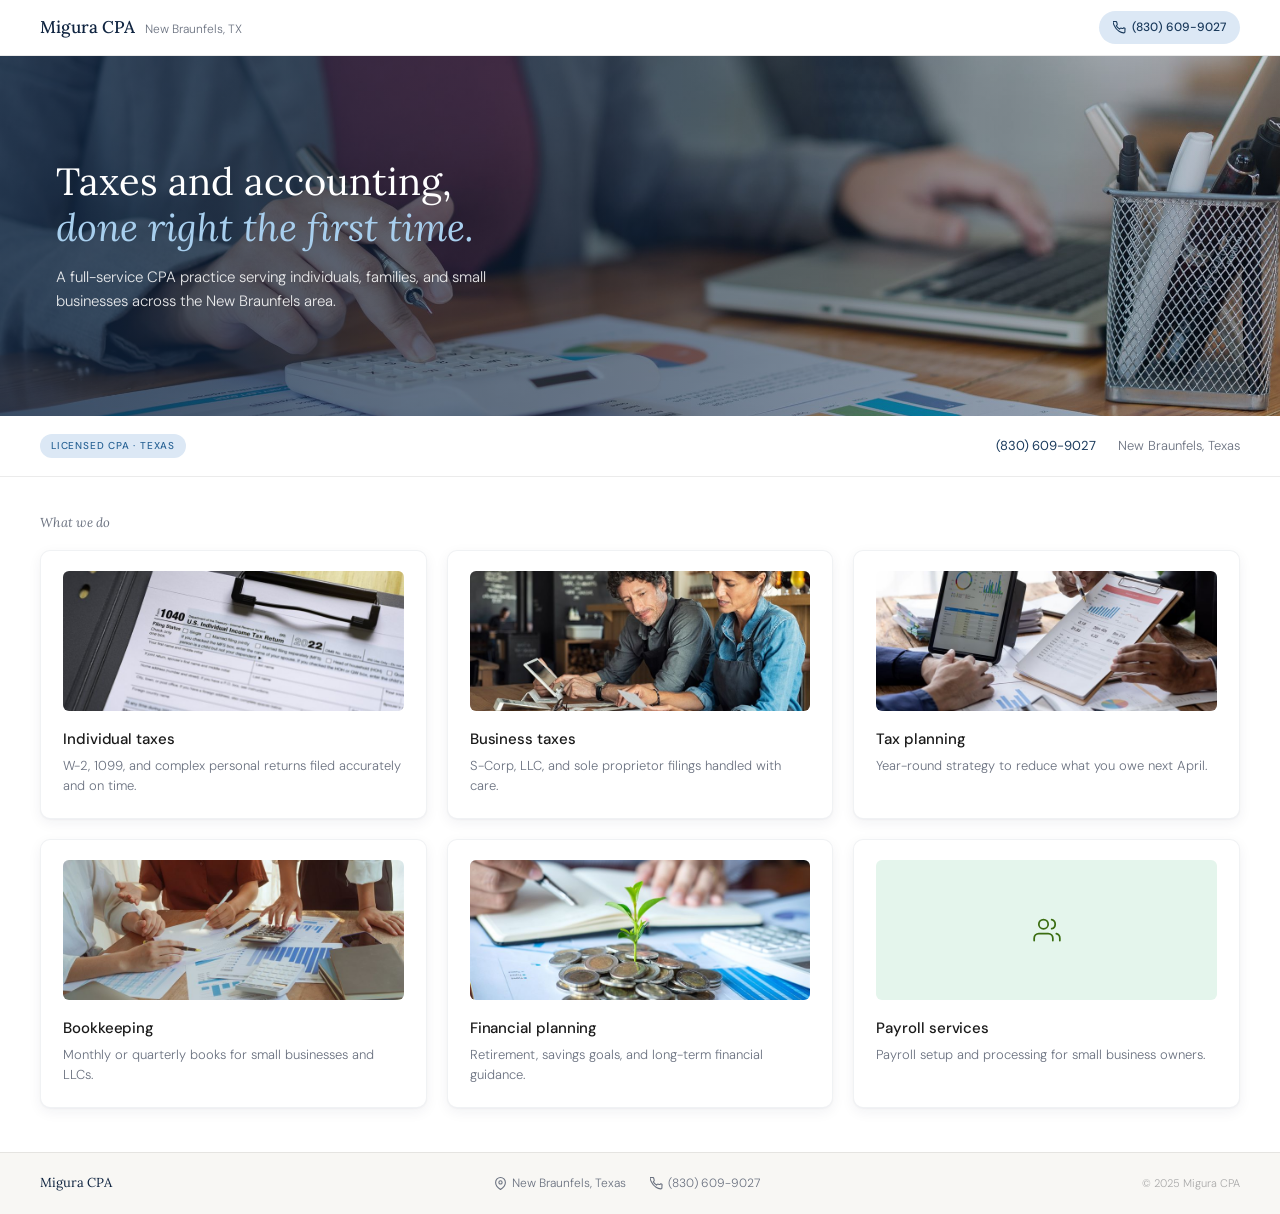
==== commit 0823d478: "Remove email address from all site variants and design docs per client request Co-Authored-By: Claud" ====
--- a/index.html
+++ b/index.html
@@ -37,7 +37,6 @@
   <span class="cpa-badge">Licensed CPA · Texas</span>
   <div class="contact-links">
     <a href="tel:8306099027">(830) 609-9027</a>
-    <a href="mailto:info@miguracpa.com">info@miguracpa.com</a>
     <span class="contact-location">New Braunfels, Texas</span>
   </div>
 </div>
@@ -127,10 +126,6 @@
       <svg viewBox="0 0 24 24" fill="none" stroke="currentColor" stroke-width="2" stroke-linecap="round" stroke-linejoin="round"><path d="M22 16.92v3a2 2 0 01-2.18 2 19.79 19.79 0 01-8.63-3.07A19.5 19.5 0 013.07 9.8a19.79 19.79 0 01-3.07-8.67A2 2 0 012 .84h3a2 2 0 012 1.72 12.84 12.84 0 00.7 2.81 2 2 0 01-.45 2.11L6.09 8.91a16 16 0 006 6l1.27-1.27a2 2 0 012.11-.45 12.84 12.84 0 002.81.7A2 2 0 0122 15.92z"/></svg>
       (830) 609-9027
     </a>
-    <a href="mailto:info@miguracpa.com">
-      <svg viewBox="0 0 24 24" fill="none" stroke="currentColor" stroke-width="2" stroke-linecap="round" stroke-linejoin="round"><path d="M4 4h16c1.1 0 2 .9 2 2v12c0 1.1-.9 2-2 2H4c-1.1 0-2-.9-2-2V6c0-1.1.9-2 2-2z"/><polyline points="22,6 12,13 2,6"/></svg>
-      info@miguracpa.com
-    </a>
   </div>
   <span class="footer-copy">© 2025 Migura CPA</span>
 </footer>
